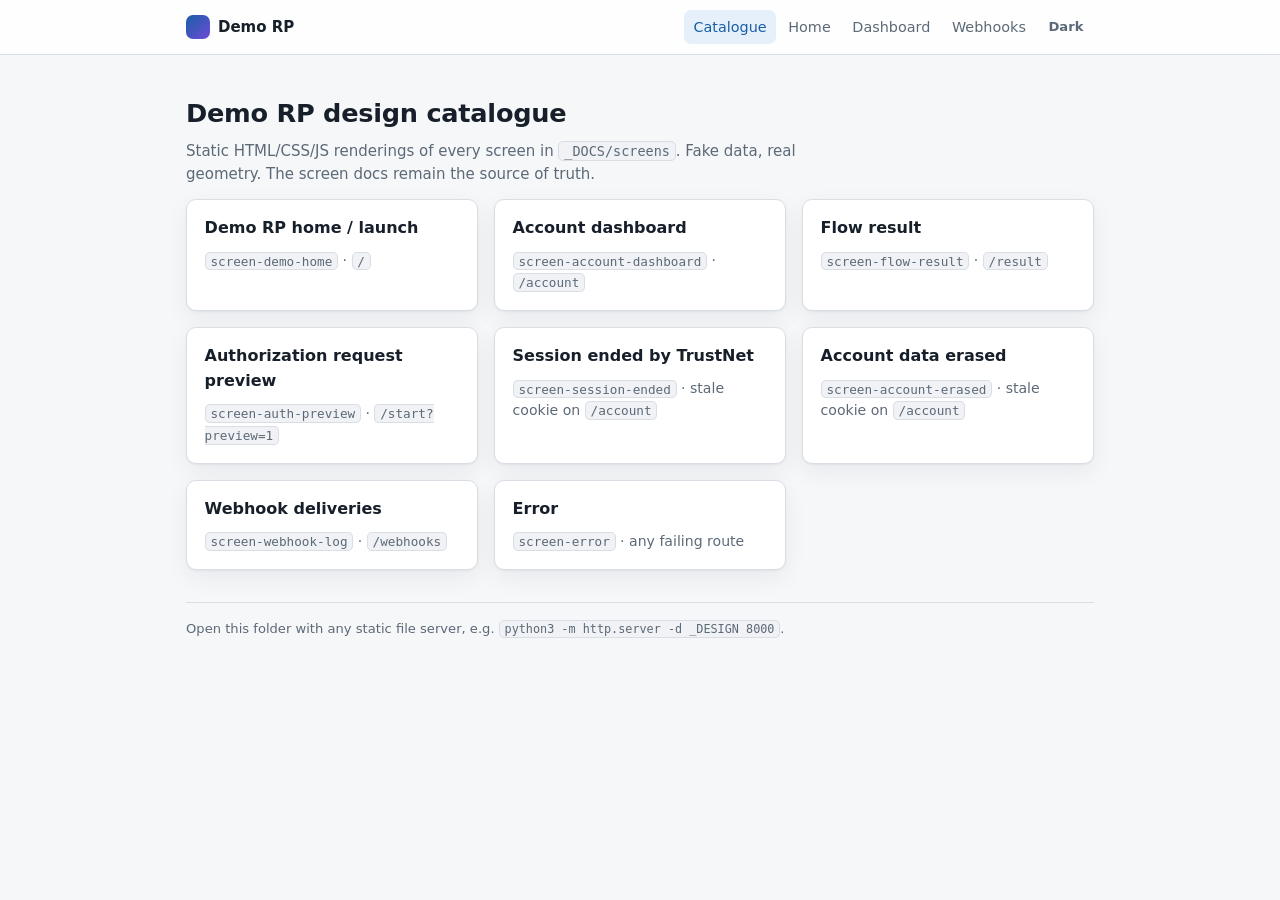
==== _DESIGN/index.html @ 82edc31d "new style and user dashboard" ====
<!doctype html>
<html lang="en" data-theme="light">
<head>
  <meta charset="utf-8">
  <meta name="viewport" content="width=device-width, initial-scale=1">
  <title>Demo RP — design catalogue</title>
  <link rel="stylesheet" href="styles.css">
  <script src="design.js" defer></script>
</head>
<body>
  <header class="topbar">
    <div class="topbar-inner">
      <a class="brand" href="index.html"><span class="brand-mark" aria-hidden="true"></span> Demo RP</a>
      <nav class="nav" aria-label="Catalogue">
        <a href="index.html" aria-current="page">Catalogue</a>
        <a href="screens/home.html">Home</a>
        <a href="screens/account-dashboard.html">Dashboard</a>
        <a href="screens/webhook-log.html">Webhooks</a>
        <button class="btn ghost small" type="button" data-theme-toggle>Dark</button>
      </nav>
    </div>
  </header>

  <main class="wrap">
    <section class="hero">
      <h1>Demo RP design catalogue</h1>
      <p>Static HTML/CSS/JS renderings of every screen in <code>_DOCS/screens</code>.
        Fake data, real geometry. The screen docs remain the source of truth.</p>
    </section>

    <div class="catalogue">
      <a class="card" href="screens/home.html">
        <h2>Demo RP home / launch</h2>
        <p class="muted"><code>screen-demo-home</code> · <code>/</code></p>
      </a>
      <a class="card" href="screens/account-dashboard.html">
        <h2>Account dashboard</h2>
        <p class="muted"><code>screen-account-dashboard</code> · <code>/account</code></p>
      </a>
      <a class="card" href="screens/flow-result.html">
        <h2>Flow result</h2>
        <p class="muted"><code>screen-flow-result</code> · <code>/result</code></p>
      </a>
      <a class="card" href="screens/auth-preview.html">
        <h2>Authorization request preview</h2>
        <p class="muted"><code>screen-auth-preview</code> · <code>/start?preview=1</code></p>
      </a>
      <a class="card" href="screens/session-ended.html">
        <h2>Session ended by TrustNet</h2>
        <p class="muted"><code>screen-session-ended</code> · stale cookie on <code>/account</code></p>
      </a>
      <a class="card" href="screens/account-erased.html">
        <h2>Account data erased</h2>
        <p class="muted"><code>screen-account-erased</code> · stale cookie on <code>/account</code></p>
      </a>
      <a class="card" href="screens/webhook-log.html">
        <h2>Webhook deliveries</h2>
        <p class="muted"><code>screen-webhook-log</code> · <code>/webhooks</code></p>
      </a>
      <a class="card" href="screens/error.html">
        <h2>Error</h2>
        <p class="muted"><code>screen-error</code> · any failing route</p>
      </a>
    </div>

    <p class="footer-note">Open this folder with any static file server, e.g.
      <code>python3 -m http.server -d _DESIGN 8000</code>.</p>
  </main>
</body>
</html>
---- _DESIGN/styles.css ----
:root {
  --bg: #f6f7f9;
  --surface: #ffffff;
  --surface-2: #f0f2f5;
  --border: #d9dee5;
  --text: #17202a;
  --muted: #5c6977;
  --accent: #185fa5;
  --accent-ink: #ffffff;
  --accent-soft: #e6f0fa;
  --ok: #1f7a4d;
  --ok-soft: #e5f4ec;
  --warn: #9a5b00;
  --warn-soft: #fdf0dc;
  --danger: #a12a2a;
  --danger-soft: #fbe8e8;
  --code-bg: #0f1720;
  --code-ink: #e6edf3;
  --radius: 10px;
  --shadow: 0 1px 2px rgba(16, 24, 40, 0.05), 0 8px 24px rgba(16, 24, 40, 0.06);
  --max: 940px;
}

[data-theme="dark"] {
  --bg: #0e141b;
  --surface: #161e27;
  --surface-2: #1d2731;
  --border: #2b3743;
  --text: #e8edf2;
  --muted: #9aa8b6;
  --accent: #6ea8e6;
  --accent-ink: #08131f;
  --accent-soft: #1b2c3f;
  --ok: #6fd3a0;
  --ok-soft: #183226;
  --warn: #f0c273;
  --warn-soft: #33280f;
  --danger: #f08a8a;
  --danger-soft: #3a1c1c;
  --code-bg: #070b10;
  --code-ink: #d7e1ea;
  --shadow: 0 1px 2px rgba(0, 0, 0, 0.4), 0 10px 30px rgba(0, 0, 0, 0.35);
}

* { box-sizing: border-box; }

html { color-scheme: light dark; }

body {
  margin: 0;
  background: var(--bg);
  color: var(--text);
  font: 15px/1.55 ui-sans-serif, system-ui, -apple-system, "Segoe UI", Roboto,
    "Helvetica Neue", Arial, sans-serif;
  -webkit-font-smoothing: antialiased;
}

a { color: var(--accent); text-underline-offset: 2px; }

h1 { font-size: 1.35rem; margin: 0 0 .35rem; letter-spacing: -.01em; }
h2 { font-size: 1rem; margin: 0 0 .6rem; }
h3 { font-size: .9rem; margin: 0 0 .4rem; }
p { margin: .4rem 0; }

.topbar {
  position: sticky;
  top: 0;
  z-index: 10;
  background: color-mix(in srgb, var(--surface) 88%, transparent);
  backdrop-filter: blur(8px);
  border-bottom: 1px solid var(--border);
}

.topbar-inner {
  max-width: var(--max);
  margin: 0 auto;
  padding: .65rem 1rem;
  display: flex;
  align-items: center;
  gap: 1rem;
}

.brand {
  display: inline-flex;
  align-items: center;
  gap: .5rem;
  font-weight: 700;
  color: var(--text);
  text-decoration: none;
  white-space: nowrap;
}

.brand-mark {
  width: 1.5rem;
  height: 1.5rem;
  border-radius: 7px;
  background: linear-gradient(135deg, var(--accent), #6f4bd8);
  display: inline-block;
}

.nav {
  display: flex;
  gap: .15rem;
  margin-left: auto;
  flex-wrap: wrap;
}

.nav a {
  color: var(--muted);
  text-decoration: none;
  padding: .35rem .6rem;
  border-radius: 7px;
  font-size: .9rem;
}

.nav a:hover, .nav a[aria-current="page"] {
  background: var(--accent-soft);
  color: var(--accent);
}

.wrap {
  max-width: var(--max);
  margin: 0 auto;
  padding: 1.4rem 1rem 4rem;
}

.page-head { margin: 0 0 1.2rem; }
.page-head .muted { max-width: 62ch; }

.muted { color: var(--muted); font-size: .88rem; }
.lede { max-width: 65ch; color: var(--muted); }
.hint { color: var(--muted); font-size: .82rem; margin: .1rem 0 .6rem; }
.mono { font-family: ui-monospace, SFMono-Regular, Menlo, Consolas, monospace; }
.nowrap { white-space: nowrap; }

.grid { display: grid; gap: 1rem; }
.grid.two { grid-template-columns: repeat(2, minmax(0, 1fr)); }
.grid.three { grid-template-columns: repeat(3, minmax(0, 1fr)); }

.card {
  background: var(--surface);
  border: 1px solid var(--border);
  border-radius: var(--radius);
  padding: 1rem 1.1rem;
  box-shadow: var(--shadow);
}
.card > :first-child { margin-top: 0; }
.card > :last-child { margin-bottom: 0; }

.card-head {
  display: flex;
  align-items: baseline;
  justify-content: space-between;
  gap: .75rem;
  margin-bottom: .6rem;
}
.card-head h2 { margin: 0; }

.kv { display: grid; grid-template-columns: max-content 1fr; gap: .35rem 1rem; }
.kv dt { color: var(--muted); font-size: .85rem; }
.kv dd { margin: 0; overflow-wrap: anywhere; }

.row { display: flex; gap: .6rem; align-items: center; flex-wrap: wrap; }
.spread { justify-content: space-between; }
.stack > * + * { margin-top: .75rem; }

.btn {
  display: inline-flex;
  align-items: center;
  justify-content: center;
  gap: .4rem;
  font: inherit;
  font-weight: 600;
  font-size: .9rem;
  padding: .5rem .9rem;
  border-radius: 8px;
  border: 1px solid transparent;
  background: var(--accent);
  color: var(--accent-ink);
  cursor: pointer;
  text-decoration: none;
}
.btn:hover { filter: brightness(1.07); }
.btn.secondary {
  background: var(--surface);
  color: var(--accent);
  border-color: var(--border);
}
.btn.secondary:hover { background: var(--accent-soft); }
.btn.ghost { background: transparent; color: var(--muted); border-color: transparent; }
.btn.small { padding: .3rem .6rem; font-size: .82rem; }
.btn.danger { background: var(--danger); color: #fff; }

.badge {
  display: inline-block;
  font-size: .72rem;
  font-weight: 700;
  letter-spacing: .02em;
  text-transform: uppercase;
  padding: .12rem .45rem;
  border-radius: 999px;
  background: var(--surface-2);
  color: var(--muted);
  border: 1px solid var(--border);
}
.badge.ok { background: var(--ok-soft); color: var(--ok); border-color: transparent; }
.badge.warn { background: var(--warn-soft); color: var(--warn); border-color: transparent; }
.badge.danger { background: var(--danger-soft); color: var(--danger); border-color: transparent; }
.badge.accent { background: var(--accent-soft); color: var(--accent); border-color: transparent; }

pre, .code {
  background: var(--code-bg);
  color: var(--code-ink);
  padding: .8rem .9rem;
  border-radius: 8px;
  overflow: auto;
  font: 12.5px/1.5 ui-monospace, SFMono-Regular, Menlo, Consolas, monospace;
  margin: .5rem 0 0;
}
code { font-family: ui-monospace, SFMono-Regular, Menlo, Consolas, monospace; font-size: .9em; }
:not(pre) > code {
  background: var(--surface-2);
  border: 1px solid var(--border);
  border-radius: 5px;
  padding: .05rem .3rem;
}

.notice {
  border-left: 3px solid var(--accent);
  background: var(--accent-soft);
  color: var(--text);
  padding: .6rem .8rem;
  border-radius: 0 7px 7px 0;
  font-size: .9rem;
}
.notice.warn { border-color: var(--warn); background: var(--warn-soft); }
.notice.danger { border-color: var(--danger); background: var(--danger-soft); }

fieldset {
  border: 1px solid var(--border);
  border-radius: var(--radius);
  padding: .75rem .9rem;
  margin: 0;
}
legend { font-size: .82rem; font-weight: 700; color: var(--muted); padding: 0 .35rem; }

.checks { display: grid; grid-template-columns: repeat(auto-fill, minmax(11rem, 1fr)); gap: .2rem .9rem; }
.check { display: flex; gap: .45rem; align-items: center; font-size: .88rem; }
.check input { width: auto; margin: 0; }

label { font-size: .85rem; font-weight: 600; }
textarea, input[type="text"] {
  width: 100%;
  padding: .55rem .65rem;
  border: 1px solid var(--border);
  border-radius: 8px;
  background: var(--surface);
  color: var(--text);
  font: inherit;
  font-size: .88rem;
  margin-top: .3rem;
}
textarea { resize: vertical; }
:focus-visible { outline: 2px solid var(--accent); outline-offset: 2px; }

.sr-only {
  position: absolute;
  width: 1px;
  height: 1px;
  padding: 0;
  margin: -1px;
  overflow: hidden;
  clip: rect(0, 0, 0, 0);
  white-space: nowrap;
  border: 0;
}

table { width: 100%; border-collapse: collapse; font-size: .85rem; }
th, td { text-align: left; padding: .5rem .4rem; border-bottom: 1px solid var(--border); vertical-align: top; }
th { color: var(--muted); font-size: .75rem; text-transform: uppercase; letter-spacing: .03em; }
tbody tr:last-child td { border-bottom: 0; }

.empty {
  text-align: center;
  color: var(--muted);
  padding: 2rem 1rem;
  border: 1px dashed var(--border);
  border-radius: var(--radius);
}

.catalogue { display: grid; grid-template-columns: repeat(auto-fill, minmax(250px, 1fr)); gap: 1rem; }
.catalogue .card h2 { font-size: 1rem; }
.catalogue .card p { margin: 0; }
.catalogue a.card { color: inherit; text-decoration: none; display: block; }
.catalogue a.card:hover { border-color: var(--accent); }

.hero { padding: 1rem 0 .4rem; }
.hero h1 { font-size: 1.6rem; }
.hero p { max-width: 65ch; color: var(--muted); }

.avatar {
  width: 2.2rem;
  height: 2.2rem;
  border-radius: 50%;
  background: linear-gradient(135deg, var(--accent), #6f4bd8);
  color: #fff;
  display: inline-flex;
  align-items: center;
  justify-content: center;
  font-weight: 700;
  font-size: .9rem;
}

.dl-inline { display: flex; flex-wrap: wrap; gap: .4rem; }
.pill {
  display: inline-block;
  background: var(--surface-2);
  border: 1px solid var(--border);
  border-radius: 999px;
  padding: .1rem .5rem;
  font-size: .78rem;
}

.footer-note {
  margin-top: 2rem;
  padding-top: 1rem;
  border-top: 1px solid var(--border);
  color: var(--muted);
  font-size: .82rem;
}

/* Home screen — indigo workbench */

.home-shell {
  --hp-accent: #4f46e5;
  --hp-accent-2: #6366f1;
  --hp-accent-3: #8b5cf6;
  --hp-accent-soft: #eef2ff;
  --hp-accent-border: #c7d2fe;
  --hp-accent-ink: #312e81;
  --hp-card: #ffffff;
  --hp-soft: #f8fafc;
  --hp-page: #f8fafc;
  --hp-border: #e2e8f0;
  --hp-border-strong: #cbd5e1;
  --hp-text: #0f172a;
  --hp-muted: #64748b;
  --hp-code-bg: #020617;
  --hp-code-bar: #0f172a;
  --hp-code-border: #1e293b;
  --hp-code-text: #c7d2fe;
  --hp-shadow: 0 1px 2px rgba(15, 23, 42, .04), 0 12px 32px -14px rgba(79, 70, 229, .28);
  --hp-radius: 16px;
  background:
    radial-gradient(38rem 30rem at 82% -6%, color-mix(in srgb, var(--hp-accent-2) 18%, transparent), transparent 70%),
    radial-gradient(34rem 26rem at -8% 38%, color-mix(in srgb, var(--hp-accent-3) 14%, transparent), transparent 70%),
    radial-gradient(30rem 24rem at 92% 92%, color-mix(in srgb, #0ea5e9 12%, transparent), transparent 70%),
    var(--hp-page);
  background-attachment: fixed;
}

[data-theme="dark"] .home-shell {
  --hp-accent: #818cf8;
  --hp-accent-2: #a5b4fc;
  --hp-accent-3: #c4b5fd;
  --hp-accent-soft: #1e1b4b;
  --hp-accent-border: #3730a3;
  --hp-accent-ink: #e0e7ff;
  --hp-card: #111827;
  --hp-soft: #0f172a;
  --hp-page: #0b1220;
  --hp-border: #263244;
  --hp-border-strong: #37465a;
  --hp-text: #e8edf2;
  --hp-muted: #94a3b8;
  --hp-shadow: 0 1px 2px rgba(0, 0, 0, .45), 0 18px 42px -18px rgba(0, 0, 0, .7);
}

.home-shell .topbar {
  background: color-mix(in srgb, var(--hp-card) 84%, transparent);
  border-bottom-color: var(--hp-border);
}
.home-shell .topbar-inner,
.home-shell .wrap { max-width: 980px; }
.home-shell .brand { color: var(--hp-text); }
.home-shell .brand-mark {
  background: linear-gradient(135deg, var(--hp-accent), var(--hp-accent-3));
  box-shadow: 0 6px 16px -4px color-mix(in srgb, var(--hp-accent) 55%, transparent);
}
.home-shell .nav a { color: var(--hp-muted); }
.home-shell .nav a:hover { background: var(--hp-soft); color: var(--hp-text); }
.home-shell .nav a[aria-current="page"] {
  background: var(--hp-accent-soft);
  color: var(--hp-accent);
  border: 1px solid var(--hp-accent-border);
}
.home-shell .btn.ghost { color: var(--hp-muted); }
.home-shell .btn.ghost:hover { background: var(--hp-soft); color: var(--hp-text); }

.home-page { padding-top: 2.4rem; }
.home-page .page-head { margin-bottom: 2rem; }
.home-page .eyebrow {
  display: flex;
  align-items: center;
  gap: .55rem;
  margin: 0 0 .55rem;
  color: var(--hp-accent);
  font: 600 .72rem/1.3 ui-monospace, SFMono-Regular, Menlo, Consolas, monospace;
  letter-spacing: .09em;
  text-transform: uppercase;
}
.home-page .eyebrow::before {
  content: "";
  width: .5rem;
  height: .5rem;
  border-radius: 50%;
  background: #10b981;
  box-shadow: 0 0 0 4px color-mix(in srgb, #10b981 20%, transparent);
}
.home-page h1 {
  margin: 0 0 .65rem;
  font-size: 2rem;
  font-weight: 800;
  letter-spacing: -.03em;
  color: var(--hp-text);
}
.home-page .lede {
  max-width: 760px;
  margin: 0 0 1rem;
  color: var(--hp-muted);
  font-size: .95rem;
  line-height: 1.65;
}

.home-page .meta-pills {
  display: flex;
  flex-wrap: wrap;
  align-items: center;
  gap: .5rem;
  margin: 0 0 1rem;
  padding: .75rem;
  background: var(--hp-card);
  border: 1px solid var(--hp-border);
  border-radius: 12px;
  box-shadow: 0 1px 2px rgba(15, 23, 42, .04);
}
.home-page .meta-pill {
  display: inline-flex;
  align-items: center;
  gap: .45rem;
  padding: .28rem .6rem;
  background: var(--hp-soft);
  border: 1px solid var(--hp-border);
  border-radius: 7px;
}
.home-page .meta-label { color: var(--hp-muted); font-weight: 600; font-size: .72rem; }
.home-page .meta-pill code {
  padding: 0;
  border: 0;
  background: transparent;
  color: var(--hp-accent-ink);
  font-size: .72rem;
}
.home-page .meta-sep { color: var(--hp-border-strong); }

.home-page .notice {
  display: flex;
  align-items: center;
  gap: .7rem;
  margin: 0;
  padding: .8rem 1rem;
  border: 1px solid var(--hp-accent-border);
  background: linear-gradient(90deg, var(--hp-accent-soft), var(--hp-soft) 60%, var(--hp-accent-soft));
  color: var(--hp-text);
  border-radius: 12px;
  font-size: .86rem;
}
.home-page .notice-icon {
  flex: 0 0 auto;
  display: inline-flex;
  align-items: center;
  justify-content: center;
  width: 1.6rem;
  height: 1.6rem;
  border-radius: 8px;
  background: var(--hp-accent);
  color: #fff;
  font: 700 .8rem/1 ui-serif, Georgia, serif;
}

.home-page .panel {
  position: relative;
  background: var(--hp-card);
  border: 1px solid var(--hp-border);
  border-radius: var(--hp-radius);
  padding: 1.15rem 1.35rem 1.3rem;
  box-shadow: var(--hp-shadow);
  transition: border-color .2s ease;
}
.home-page .panel:hover { border-color: var(--hp-border-strong); }
.home-page .panel-head {
  display: flex;
  align-items: center;
  justify-content: space-between;
  gap: 1rem;
  margin: 0 0 .55rem;
  padding: 0 0 .7rem;
  border-bottom: 1px solid var(--hp-border);
}
.home-page .panel-title {
  display: flex;
  align-items: center;
  gap: .55rem;
  font-size: .76rem;
  font-weight: 800;
  letter-spacing: .09em;
  text-transform: uppercase;
  color: var(--hp-text);
}
.home-page .panel-title::before {
  content: "";
  width: .28rem;
  height: 1rem;
  border-radius: 999px;
  background: var(--hp-accent);
}
.home-page .panel-badge,
.home-page .panel-meta {
  font: 500 .68rem/1 ui-monospace, SFMono-Regular, Menlo, Consolas, monospace;
}
.home-page .panel-badge {
  padding: .28rem .45rem;
  border-radius: 6px;
  background: var(--hp-accent-soft);
  border: 1px solid var(--hp-accent-border);
  color: var(--hp-accent);
}
.home-page .panel-meta { color: var(--hp-muted); }
.home-page .hint { margin: .1rem 0 .9rem; color: var(--hp-muted); font-size: .8rem; }

.home-page .tile {
  display: flex;
  align-items: center;
  gap: .6rem;
  padding: .6rem .7rem;
  border: 1px solid var(--hp-border);
  border-radius: 9px;
  background: var(--hp-soft);
  color: var(--hp-text);
  font-family: ui-monospace, SFMono-Regular, Menlo, Consolas, monospace;
  font-size: .76rem;
  font-weight: 500;
  cursor: pointer;
  transition: background-color .15s ease, border-color .15s ease, color .15s ease;
}
.home-page .tile:hover {
  border-color: var(--hp-accent-border);
  background: color-mix(in srgb, var(--hp-accent-soft) 55%, var(--hp-card));
}
.home-page .tile:has(input:checked) {
  border-color: var(--hp-accent-border);
  background: color-mix(in srgb, var(--hp-accent-soft) 78%, var(--hp-card));
  color: var(--hp-accent-ink);
  font-weight: 600;
}
.home-page .tile input[type="checkbox"] {
  appearance: none;
  -webkit-appearance: none;
  flex: 0 0 auto;
  display: inline-grid;
  place-content: center;
  width: 1rem;
  height: 1rem;
  margin: 0;
  border: 1.5px solid var(--hp-border-strong);
  border-radius: 4px;
  background: var(--hp-card);
  cursor: pointer;
  transition: background-color .15s ease, border-color .15s ease;
}
.home-page .tile input[type="checkbox"]::before {
  content: "";
  width: .55rem;
  height: .55rem;
  transform: scale(0);
  transition: transform .12s ease-in-out;
  clip-path: polygon(14% 44%, 0 65%, 50% 100%, 100% 16%, 80% 0%, 43% 62%);
  background: #fff;
}
.home-page .tile input[type="checkbox"]:checked {
  background: var(--hp-accent);
  border-color: var(--hp-accent);
}
.home-page .tile input[type="checkbox"]:checked::before { transform: scale(1); }
.home-page .tile input[type="checkbox"]:focus-visible {
  outline: 2px solid var(--hp-accent);
  outline-offset: 2px;
}
.home-page .tile > span { min-width: 0; overflow-wrap: anywhere; }
.home-page .claim-grid { grid-template-columns: repeat(4, minmax(0, 1fr)); gap: .6rem; }
.home-page .req {
  flex: 0 0 auto;
  font-family: ui-sans-serif, system-ui, sans-serif;
  font-size: .56rem;
  font-weight: 800;
  letter-spacing: .05em;
  text-transform: uppercase;
  color: var(--hp-accent);
  background: color-mix(in srgb, var(--hp-accent) 14%, transparent);
  padding: .22rem .35rem;
  border-radius: 4px;
}

.home-page .code-card {
  background: var(--hp-card);
  border: 1px solid var(--hp-border);
  border-radius: var(--hp-radius);
  padding: 1.15rem 1.35rem 1.3rem;
  box-shadow: var(--hp-shadow);
}
.home-page .code-card-head {
  display: flex;
  align-items: flex-start;
  justify-content: space-between;
  gap: 1rem;
  margin-bottom: .75rem;
}
.home-page .code-card-head label {
  display: flex;
  flex-wrap: wrap;
  align-items: center;
  gap: .35rem;
  margin: 0;
  color: var(--hp-text);
  font-size: .8rem;
  font-weight: 600;
}
.home-page .code-card-head code {
  padding: .12rem .35rem;
  border-radius: 5px;
  background: var(--hp-accent-soft);
  border: 1px solid var(--hp-accent-border);
  color: var(--hp-accent);
  font-size: .7rem;
}
.home-page .code-card-head .panel-meta { position: static; flex: 0 0 auto; }
.home-page .code-window {
  overflow: hidden;
  border: 1px solid var(--hp-code-border);
  border-radius: 12px;
  background: var(--hp-code-bg);
}
.home-page .code-window-bar {
  display: flex;
  align-items: center;
  justify-content: space-between;
  gap: 1rem;
  padding: .45rem .85rem;
  background: var(--hp-code-bar);
  border-bottom: 1px solid var(--hp-code-border);
  color: #94a3b8;
  font: 500 .68rem/1.2 ui-monospace, SFMono-Regular, Menlo, Consolas, monospace;
}
.home-page .code-dots { display: inline-flex; align-items: center; gap: .32rem; }
.home-page .code-dots i { width: .52rem; height: .52rem; border-radius: 50%; display: inline-block; }
.home-page .code-dots .dot-red { background: #fb7185; }
.home-page .code-dots .dot-amber { background: #fbbf24; }
.home-page .code-dots .dot-green { background: #34d399; }
.home-page .code-file { margin-left: .45rem; color: #cbd5e1; }
.home-page .code-enc { color: #64748b; }
.home-page .code-body { display: flex; align-items: stretch; }
.home-page .code-gutter {
  display: flex;
  flex-direction: column;
  gap: .22rem;
  min-width: 2.2rem;
  padding: .75rem .5rem;
  border-right: 1px solid var(--hp-code-border);
  background: color-mix(in srgb, var(--hp-code-bar) 55%, transparent);
  color: #475569;
  font: 400 .72rem/1.2 ui-monospace, SFMono-Regular, Menlo, Consolas, monospace;
  text-align: right;
  user-select: none;
}
.home-page .code-body textarea {
  flex: 1;
  min-height: 6rem;
  margin: 0;
  padding: .75rem .8rem;
  border: 0;
  border-radius: 0;
  background: transparent;
  color: var(--hp-code-text);
  font: 400 .75rem/1.5 ui-monospace, SFMono-Regular, Menlo, Consolas, monospace;
  resize: vertical;
}
.home-page .code-body textarea::placeholder { color: #64748b; }
.home-page .code-body textarea:focus-visible { outline: 2px solid var(--hp-accent); outline-offset: -2px; }

.home-page .actions { display: flex; flex-wrap: wrap; gap: .7rem; padding-top: .2rem; }
.home-page .btn.btn-lg { padding: .68rem 1.35rem; border-radius: 12px; font-size: .86rem; }
.home-page .btn.btn-primary {
  background: linear-gradient(135deg, var(--hp-accent), var(--hp-accent-2) 55%, var(--hp-accent-3));
  color: #fff;
  border-color: transparent;
  box-shadow: 0 10px 22px -8px color-mix(in srgb, var(--hp-accent) 65%, transparent);
  transition: transform .15s ease, filter .15s ease, box-shadow .15s ease;
}
.home-page .btn.btn-primary:hover { filter: brightness(1.06); transform: translateY(-1px); }
.home-page .btn.btn-primary:active { transform: translateY(0); }
[data-theme="dark"] .home-page .btn.btn-primary {
  background: linear-gradient(135deg, #4f46e5, #6366f1 55%, #7c3aed);
  box-shadow: 0 10px 24px -10px rgba(79, 70, 229, .85);
}
.home-page .btn.secondary.btn-lg {
  background: var(--hp-card);
  color: var(--hp-text);
  border: 1px solid var(--hp-border-strong);
  box-shadow: 0 1px 2px rgba(15, 23, 42, .05);
}
.home-page .btn.secondary.btn-lg:hover {
  background: var(--hp-soft);
  color: var(--hp-accent);
  border-color: var(--hp-accent-border);
}
.home-page .btn svg { width: 1.05rem; height: 1.05rem; flex: 0 0 auto; }

.home-page .footer-note {
  margin-top: 2.6rem;
  padding-top: 1.3rem;
  border-top: 1px solid var(--hp-border);
  color: var(--hp-muted);
  font-size: .8rem;
}
.home-page .footer-note a { color: var(--hp-accent); font-weight: 600; text-decoration: none; }
.home-page .footer-note a:hover { text-decoration: underline; }

@media (max-width: 720px) {
  .grid.two, .grid.three { grid-template-columns: 1fr; }
  .topbar-inner { flex-wrap: wrap; }
  .nav { margin-left: 0; width: 100%; }
  .home-page h1 { font-size: 1.7rem; }
  .home-page .claim-grid { grid-template-columns: repeat(2, minmax(0, 1fr)); }
  .home-page .panel-head { flex-wrap: wrap; }
  .home-page .code-card-head { flex-direction: column; }
}

@media (max-width: 400px) {
  .home-page .claim-grid { grid-template-columns: 1fr; }
}
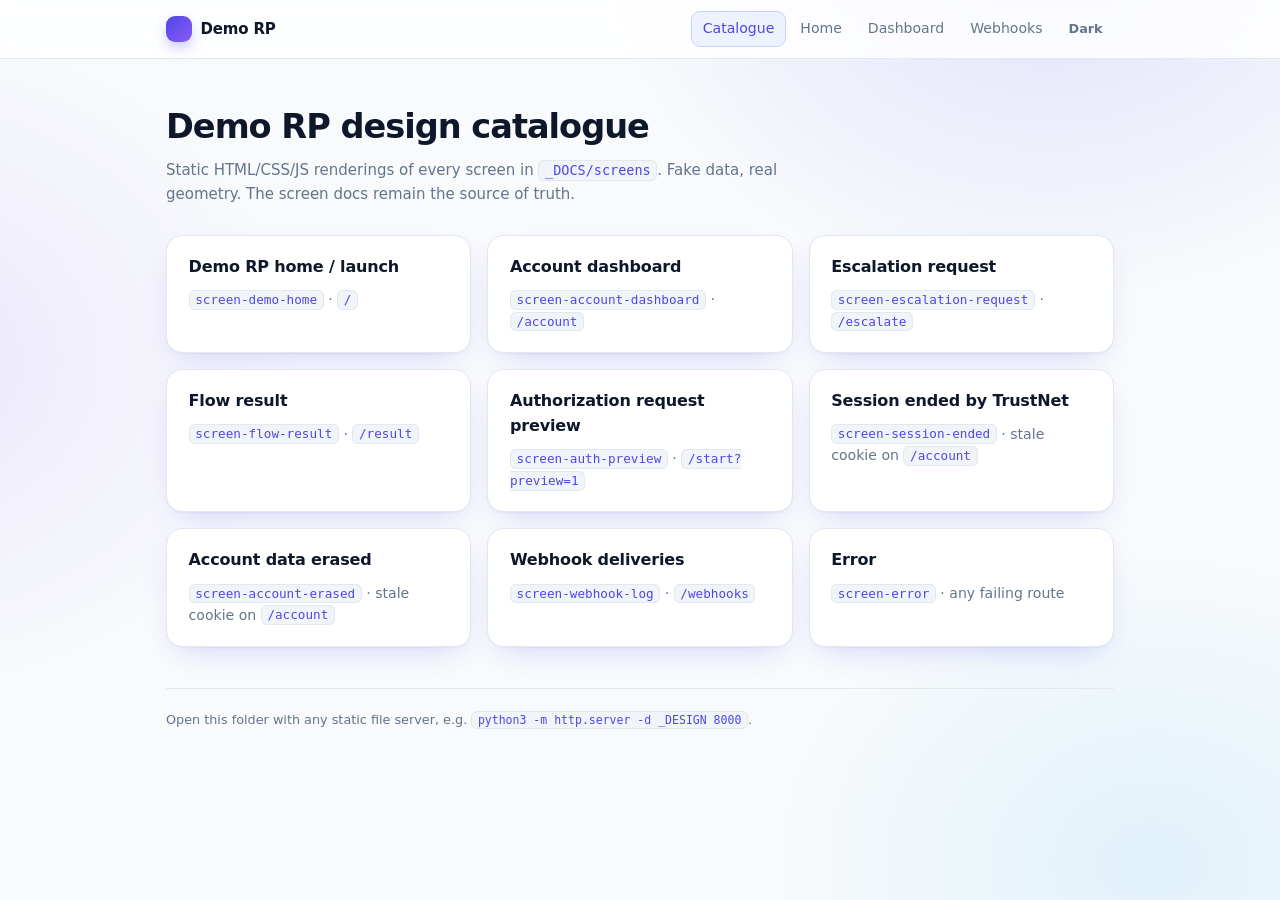
==== commit 990c4150: "rp escalation" ====
--- a/_DESIGN/index.html
+++ b/_DESIGN/index.html
@@ -37,6 +37,10 @@
         <h2>Account dashboard</h2>
         <p class="muted"><code>screen-account-dashboard</code> · <code>/account</code></p>
       </a>
+      <a class="card" href="screens/escalation-request.html">
+        <h2>Escalation request</h2>
+        <p class="muted"><code>screen-escalation-request</code> · <code>/escalate</code></p>
+      </a>
       <a class="card" href="screens/flow-result.html">
         <h2>Flow result</h2>
         <p class="muted"><code>screen-flow-result</code> · <code>/result</code></p>
--- a/_DESIGN/styles.css
+++ b/_DESIGN/styles.css
@@ -1,80 +1,110 @@
 :root {
-  --bg: #f6f7f9;
+  --bg: #f8fafc;
   --surface: #ffffff;
-  --surface-2: #f0f2f5;
-  --border: #d9dee5;
-  --text: #17202a;
-  --muted: #5c6977;
-  --accent: #185fa5;
+  --surface-2: #f1f5f9;
+  --border: #e2e8f0;
+  --border-strong: #cbd5e1;
+  --text: #0f172a;
+  --muted: #64748b;
+  --accent: #4f46e5;
+  --accent-2: #6366f1;
+  --accent-3: #8b5cf6;
+  --accent-soft: #eef2ff;
+  --accent-border: #c7d2fe;
+  --accent-deep: #312e81;
+  --accent-text: #4f46e5;
   --accent-ink: #ffffff;
-  --accent-soft: #e6f0fa;
-  --ok: #1f7a4d;
-  --ok-soft: #e5f4ec;
-  --warn: #9a5b00;
-  --warn-soft: #fdf0dc;
-  --danger: #a12a2a;
-  --danger-soft: #fbe8e8;
-  --code-bg: #0f1720;
-  --code-ink: #e6edf3;
-  --radius: 10px;
-  --shadow: 0 1px 2px rgba(16, 24, 40, 0.05), 0 8px 24px rgba(16, 24, 40, 0.06);
-  --max: 940px;
+  --ok: #059669;
+  --ok-soft: #ecfdf5;
+  --warn: #b45309;
+  --warn-soft: #fffbeb;
+  --danger: #dc2626;
+  --danger-soft: #fef2f2;
+  --code-bg: #020617;
+  --code-bar: #0f172a;
+  --code-border: #1e293b;
+  --code-ink: #c7d2fe;
+  --btn-bg: linear-gradient(135deg, #4f46e5, #6366f1 55%, #8b5cf6);
+  --btn-ink: #ffffff;
+  --btn-shadow: 0 10px 22px -10px rgba(79, 70, 229, .7);
+  --radius: 16px;
+  --radius-sm: 9px;
+  --shadow: 0 1px 2px rgba(15, 23, 42, .04), 0 12px 32px -14px rgba(79, 70, 229, .28);
+  --max: 980px;
 }
 
 [data-theme="dark"] {
-  --bg: #0e141b;
-  --surface: #161e27;
-  --surface-2: #1d2731;
-  --border: #2b3743;
+  --bg: #0b1220;
+  --surface: #111827;
+  --surface-2: #0f172a;
+  --border: #263244;
+  --border-strong: #37465a;
   --text: #e8edf2;
-  --muted: #9aa8b6;
-  --accent: #6ea8e6;
-  --accent-ink: #08131f;
-  --accent-soft: #1b2c3f;
+  --muted: #94a3b8;
+  --accent: #818cf8;
+  --accent-2: #a5b4fc;
+  --accent-3: #c4b5fd;
+  --accent-soft: #1e1b4b;
+  --accent-border: #3730a3;
+  --accent-deep: #e0e7ff;
+  --accent-text: #a5b4fc;
+  --accent-ink: #0b1220;
   --ok: #6fd3a0;
   --ok-soft: #183226;
   --warn: #f0c273;
   --warn-soft: #33280f;
   --danger: #f08a8a;
   --danger-soft: #3a1c1c;
-  --code-bg: #070b10;
-  --code-ink: #d7e1ea;
-  --shadow: 0 1px 2px rgba(0, 0, 0, 0.4), 0 10px 30px rgba(0, 0, 0, 0.35);
+  --code-bg: #020617;
+  --code-bar: #0b1220;
+  --code-border: #1e293b;
+  --code-ink: #c7d2fe;
+  --btn-bg: linear-gradient(135deg, #4f46e5, #6366f1 55%, #7c3aed);
+  --btn-ink: #ffffff;
+  --btn-shadow: 0 10px 24px -10px rgba(79, 70, 229, .85);
+  --shadow: 0 1px 2px rgba(0, 0, 0, .45), 0 18px 42px -18px rgba(0, 0, 0, .7);
 }
 
 * { box-sizing: border-box; }
+
+[hidden] { display: none !important; }
 
 html { color-scheme: light dark; }
 
 body {
   margin: 0;
-  background: var(--bg);
+  background:
+    radial-gradient(40rem 32rem at 82% -6%, color-mix(in srgb, var(--accent-2) 16%, transparent), transparent 70%),
+    radial-gradient(36rem 30rem at -8% 40%, color-mix(in srgb, var(--accent-3) 12%, transparent), transparent 70%),
+    radial-gradient(34rem 28rem at 90% 96%, color-mix(in srgb, #0ea5e9 10%, transparent), transparent 70%),
+    var(--bg);
+  background-attachment: fixed;
   color: var(--text);
   font: 15px/1.55 ui-sans-serif, system-ui, -apple-system, "Segoe UI", Roboto,
     "Helvetica Neue", Arial, sans-serif;
   -webkit-font-smoothing: antialiased;
 }
 
-a { color: var(--accent); text-underline-offset: 2px; }
-
-h1 { font-size: 1.35rem; margin: 0 0 .35rem; letter-spacing: -.01em; }
-h2 { font-size: 1rem; margin: 0 0 .6rem; }
-h3 { font-size: .9rem; margin: 0 0 .4rem; }
+a { color: var(--accent-text); text-underline-offset: 2px; }
+
+h1 { font-size: 1.55rem; margin: 0 0 .4rem; letter-spacing: -.02em; }
+h2 { font-size: 1.02rem; margin: 0 0 .6rem; letter-spacing: -.01em; }
+h3 { font-size: .92rem; margin: 0 0 .4rem; }
 p { margin: .4rem 0; }
 
 .topbar {
   position: sticky;
   top: 0;
   z-index: 10;
-  background: color-mix(in srgb, var(--surface) 88%, transparent);
-  backdrop-filter: blur(8px);
+  background: color-mix(in srgb, var(--surface) 84%, transparent);
+  backdrop-filter: blur(10px);
   border-bottom: 1px solid var(--border);
 }
 
 .topbar-inner {
   max-width: var(--max);
   margin: 0 auto;
-  padding: .65rem 1rem;
+  padding: .7rem 1rem;
   display: flex;
   align-items: center;
   gap: 1rem;
@@ -83,24 +113,26 @@
 .brand {
   display: inline-flex;
   align-items: center;
-  gap: .5rem;
-  font-weight: 700;
+  gap: .55rem;
+  font-weight: 800;
+  letter-spacing: -.01em;
   color: var(--text);
   text-decoration: none;
   white-space: nowrap;
 }
 
 .brand-mark {
-  width: 1.5rem;
-  height: 1.5rem;
-  border-radius: 7px;
-  background: linear-gradient(135deg, var(--accent), #6f4bd8);
+  width: 1.6rem;
+  height: 1.6rem;
+  border-radius: 9px;
+  background: linear-gradient(135deg, var(--accent), var(--accent-3));
+  box-shadow: 0 6px 16px -4px color-mix(in srgb, var(--accent) 55%, transparent);
   display: inline-block;
 }
 
 .nav {
   display: flex;
-  gap: .15rem;
+  gap: .2rem;
   margin-left: auto;
   flex-wrap: wrap;
 }
@@ -108,28 +140,39 @@
 .nav a {
   color: var(--muted);
   text-decoration: none;
-  padding: .35rem .6rem;
-  border-radius: 7px;
-  font-size: .9rem;
-}
-
-.nav a:hover, .nav a[aria-current="page"] {
+  padding: .38rem .65rem;
+  border: 1px solid transparent;
+  border-radius: var(--radius-sm);
+  font-size: .88rem;
+  font-weight: 500;
+}
+
+.nav a:hover {
+  background: var(--surface-2);
+  color: var(--text);
+}
+
+.nav a[aria-current="page"] {
   background: var(--accent-soft);
-  color: var(--accent);
+  color: var(--accent-text);
+  border-color: var(--accent-border);
 }
 
 .wrap {
   max-width: var(--max);
   margin: 0 auto;
-  padding: 1.4rem 1rem 4rem;
-}
-
-.page-head { margin: 0 0 1.2rem; }
-.page-head .muted { max-width: 62ch; }
+  padding: 2.2rem 1rem 4rem;
+}
+
+.page-head { margin: 0 0 1.6rem; }
+.page-head h1 { font-size: 1.9rem; font-weight: 800; letter-spacing: -.03em; }
+.page-head .muted { max-width: 72ch; }
+
+.hero { padding: .4rem 0 1.4rem; }
+.hero h1 { font-size: 2.1rem; font-weight: 800; letter-spacing: -.03em; }
+.hero p { max-width: 65ch; color: var(--muted); }
 
 .muted { color: var(--muted); font-size: .88rem; }
-.lede { max-width: 65ch; color: var(--muted); }
-.hint { color: var(--muted); font-size: .82rem; margin: .1rem 0 .6rem; }
 .mono { font-family: ui-monospace, SFMono-Regular, Menlo, Consolas, monospace; }
 .nowrap { white-space: nowrap; }
 
@@ -141,9 +184,11 @@
   background: var(--surface);
   border: 1px solid var(--border);
   border-radius: var(--radius);
-  padding: 1rem 1.1rem;
+  padding: 1.2rem 1.35rem;
   box-shadow: var(--shadow);
-}
+  transition: border-color .2s ease;
+}
+.card:hover { border-color: var(--border-strong); }
 .card > :first-child { margin-top: 0; }
 .card > :last-child { margin-bottom: 0; }
 
@@ -152,12 +197,14 @@
   align-items: baseline;
   justify-content: space-between;
   gap: .75rem;
-  margin-bottom: .6rem;
+  margin-bottom: .8rem;
+  padding-bottom: .6rem;
+  border-bottom: 1px solid var(--border);
 }
 .card-head h2 { margin: 0; }
 
-.kv { display: grid; grid-template-columns: max-content 1fr; gap: .35rem 1rem; }
-.kv dt { color: var(--muted); font-size: .85rem; }
+.kv { display: grid; grid-template-columns: max-content 1fr; gap: .4rem 1rem; }
+.kv dt { color: var(--muted); font-size: .84rem; }
 .kv dd { margin: 0; overflow-wrap: anywhere; }
 
 .row { display: flex; gap: .6rem; align-items: center; flex-wrap: wrap; }
@@ -168,36 +215,53 @@
   display: inline-flex;
   align-items: center;
   justify-content: center;
-  gap: .4rem;
+  gap: .45rem;
   font: inherit;
   font-weight: 600;
   font-size: .9rem;
-  padding: .5rem .9rem;
-  border-radius: 8px;
+  padding: .55rem 1rem;
+  border-radius: 11px;
   border: 1px solid transparent;
-  background: var(--accent);
-  color: var(--accent-ink);
+  background: var(--btn-bg);
+  color: var(--btn-ink);
   cursor: pointer;
   text-decoration: none;
-}
-.btn:hover { filter: brightness(1.07); }
+  box-shadow: var(--btn-shadow);
+  transition: transform .15s ease, filter .15s ease, box-shadow .15s ease,
+    background-color .15s ease, border-color .15s ease;
+}
+.btn:hover { filter: brightness(1.06); transform: translateY(-1px); }
+.btn:active { transform: translateY(0); }
 .btn.secondary {
   background: var(--surface);
-  color: var(--accent);
-  border-color: var(--border);
-}
-.btn.secondary:hover { background: var(--accent-soft); }
-.btn.ghost { background: transparent; color: var(--muted); border-color: transparent; }
-.btn.small { padding: .3rem .6rem; font-size: .82rem; }
-.btn.danger { background: var(--danger); color: #fff; }
+  color: var(--accent-text);
+  border-color: var(--border-strong);
+  box-shadow: 0 1px 2px rgba(15, 23, 42, .05);
+}
+.btn.secondary:hover {
+  background: var(--accent-soft);
+  color: var(--accent-text);
+  border-color: var(--accent-border);
+}
+.btn.ghost {
+  background: transparent;
+  color: var(--muted);
+  border-color: transparent;
+  box-shadow: none;
+}
+.btn.ghost:hover { background: var(--surface-2); color: var(--text); }
+.btn.small { padding: .34rem .65rem; font-size: .8rem; border-radius: 9px; }
+.btn.danger { background: var(--danger); color: #fff; box-shadow: none; }
+.btn-lg { padding: .7rem 1.4rem; border-radius: 12px; font-size: .88rem; }
+.btn svg { width: 1.05rem; height: 1.05rem; flex: 0 0 auto; }
 
 .badge {
   display: inline-block;
-  font-size: .72rem;
+  font-size: .7rem;
   font-weight: 700;
-  letter-spacing: .02em;
+  letter-spacing: .04em;
   text-transform: uppercase;
-  padding: .12rem .45rem;
+  padding: .15rem .5rem;
   border-radius: 999px;
   background: var(--surface-2);
   color: var(--muted);
@@ -206,54 +270,77 @@
 .badge.ok { background: var(--ok-soft); color: var(--ok); border-color: transparent; }
 .badge.warn { background: var(--warn-soft); color: var(--warn); border-color: transparent; }
 .badge.danger { background: var(--danger-soft); color: var(--danger); border-color: transparent; }
-.badge.accent { background: var(--accent-soft); color: var(--accent); border-color: transparent; }
+.badge.accent { background: var(--accent-soft); color: var(--accent-text); border-color: transparent; }
 
 pre, .code {
   background: var(--code-bg);
   color: var(--code-ink);
-  padding: .8rem .9rem;
-  border-radius: 8px;
+  padding: .9rem 1rem;
+  border-radius: 12px;
+  border: 1px solid var(--code-border);
   overflow: auto;
-  font: 12.5px/1.5 ui-monospace, SFMono-Regular, Menlo, Consolas, monospace;
-  margin: .5rem 0 0;
+  font: 12.5px/1.55 ui-monospace, SFMono-Regular, Menlo, Consolas, monospace;
+  margin: .6rem 0 0;
 }
 code { font-family: ui-monospace, SFMono-Regular, Menlo, Consolas, monospace; font-size: .9em; }
 :not(pre) > code {
   background: var(--surface-2);
   border: 1px solid var(--border);
-  border-radius: 5px;
-  padding: .05rem .3rem;
+  border-radius: 6px;
+  padding: .08rem .35rem;
+  color: var(--accent-text);
 }
 
 .notice {
-  border-left: 3px solid var(--accent);
-  background: var(--accent-soft);
-  color: var(--text);
-  padding: .6rem .8rem;
-  border-radius: 0 7px 7px 0;
-  font-size: .9rem;
-}
-.notice.warn { border-color: var(--warn); background: var(--warn-soft); }
-.notice.danger { border-color: var(--danger); background: var(--danger-soft); }
+  display: flex;
+  align-items: center;
+  flex-wrap: wrap;
+  gap: .7rem;
+  border: 1px solid var(--accent-border);
+  background: linear-gradient(90deg, var(--accent-soft), var(--surface-2) 60%, var(--accent-soft));
+  color: var(--text);
+  padding: .8rem 1rem;
+  border-radius: 12px;
+  font-size: .88rem;
+  box-shadow: 0 1px 2px rgba(15, 23, 42, .04);
+}
+.notice.warn {
+  border-color: color-mix(in srgb, var(--warn) 45%, transparent);
+  background: var(--warn-soft);
+}
+.notice.danger {
+  border-color: color-mix(in srgb, var(--danger) 45%, transparent);
+  background: var(--danger-soft);
+}
 
 fieldset {
   border: 1px solid var(--border);
   border-radius: var(--radius);
-  padding: .75rem .9rem;
+  padding: 1.1rem 1.25rem 1.2rem;
   margin: 0;
-}
-legend { font-size: .82rem; font-weight: 700; color: var(--muted); padding: 0 .35rem; }
-
-.checks { display: grid; grid-template-columns: repeat(auto-fill, minmax(11rem, 1fr)); gap: .2rem .9rem; }
+  background: var(--surface);
+  box-shadow: var(--shadow);
+}
+
+legend {
+  font-size: .76rem;
+  font-weight: 800;
+  letter-spacing: .09em;
+  text-transform: uppercase;
+  color: var(--text);
+  padding: 0 .35rem;
+}
+
+.checks { display: grid; grid-template-columns: repeat(auto-fill, minmax(11rem, 1fr)); gap: .3rem .9rem; }
 .check { display: flex; gap: .45rem; align-items: center; font-size: .88rem; }
 .check input { width: auto; margin: 0; }
 
 label { font-size: .85rem; font-weight: 600; }
 textarea, input[type="text"] {
   width: 100%;
-  padding: .55rem .65rem;
-  border: 1px solid var(--border);
-  border-radius: 8px;
+  padding: .58rem .7rem;
+  border: 1px solid var(--border);
+  border-radius: 10px;
   background: var(--surface);
   color: var(--text);
   font: inherit;
@@ -276,8 +363,9 @@
 }
 
 table { width: 100%; border-collapse: collapse; font-size: .85rem; }
-th, td { text-align: left; padding: .5rem .4rem; border-bottom: 1px solid var(--border); vertical-align: top; }
-th { color: var(--muted); font-size: .75rem; text-transform: uppercase; letter-spacing: .03em; }
+th, td { text-align: left; padding: .6rem .5rem; border-bottom: 1px solid var(--border); vertical-align: top; }
+th { color: var(--muted); font-size: .72rem; text-transform: uppercase; letter-spacing: .06em; font-weight: 700; }
+tbody tr:hover { background: color-mix(in srgb, var(--accent-soft) 35%, transparent); }
 tbody tr:last-child td { border-bottom: 0; }
 
 .empty {
@@ -286,29 +374,27 @@
   padding: 2rem 1rem;
   border: 1px dashed var(--border);
   border-radius: var(--radius);
+  background: var(--surface-2);
 }
 
 .catalogue { display: grid; grid-template-columns: repeat(auto-fill, minmax(250px, 1fr)); gap: 1rem; }
 .catalogue .card h2 { font-size: 1rem; }
 .catalogue .card p { margin: 0; }
 .catalogue a.card { color: inherit; text-decoration: none; display: block; }
-.catalogue a.card:hover { border-color: var(--accent); }
-
-.hero { padding: 1rem 0 .4rem; }
-.hero h1 { font-size: 1.6rem; }
-.hero p { max-width: 65ch; color: var(--muted); }
+.catalogue a.card:hover { border-color: var(--accent-border); }
 
 .avatar {
-  width: 2.2rem;
-  height: 2.2rem;
+  width: 2.4rem;
+  height: 2.4rem;
   border-radius: 50%;
-  background: linear-gradient(135deg, var(--accent), #6f4bd8);
+  background: linear-gradient(135deg, var(--accent), var(--accent-3));
   color: #fff;
   display: inline-flex;
   align-items: center;
   justify-content: center;
   font-weight: 700;
   font-size: .9rem;
+  box-shadow: 0 6px 16px -4px color-mix(in srgb, var(--accent) 55%, transparent);
 }
 
 .dl-inline { display: flex; flex-wrap: wrap; gap: .4rem; }
@@ -322,94 +408,28 @@
 }
 
 .footer-note {
-  margin-top: 2rem;
-  padding-top: 1rem;
+  margin-top: 2.6rem;
+  padding-top: 1.3rem;
   border-top: 1px solid var(--border);
   color: var(--muted);
-  font-size: .82rem;
-}
-
-/* Home screen — indigo workbench */
-
-.home-shell {
-  --hp-accent: #4f46e5;
-  --hp-accent-2: #6366f1;
-  --hp-accent-3: #8b5cf6;
-  --hp-accent-soft: #eef2ff;
-  --hp-accent-border: #c7d2fe;
-  --hp-accent-ink: #312e81;
-  --hp-card: #ffffff;
-  --hp-soft: #f8fafc;
-  --hp-page: #f8fafc;
-  --hp-border: #e2e8f0;
-  --hp-border-strong: #cbd5e1;
-  --hp-text: #0f172a;
-  --hp-muted: #64748b;
-  --hp-code-bg: #020617;
-  --hp-code-bar: #0f172a;
-  --hp-code-border: #1e293b;
-  --hp-code-text: #c7d2fe;
-  --hp-shadow: 0 1px 2px rgba(15, 23, 42, .04), 0 12px 32px -14px rgba(79, 70, 229, .28);
-  --hp-radius: 16px;
-  background:
-    radial-gradient(38rem 30rem at 82% -6%, color-mix(in srgb, var(--hp-accent-2) 18%, transparent), transparent 70%),
-    radial-gradient(34rem 26rem at -8% 38%, color-mix(in srgb, var(--hp-accent-3) 14%, transparent), transparent 70%),
-    radial-gradient(30rem 24rem at 92% 92%, color-mix(in srgb, #0ea5e9 12%, transparent), transparent 70%),
-    var(--hp-page);
-  background-attachment: fixed;
-}
-
-[data-theme="dark"] .home-shell {
-  --hp-accent: #818cf8;
-  --hp-accent-2: #a5b4fc;
-  --hp-accent-3: #c4b5fd;
-  --hp-accent-soft: #1e1b4b;
-  --hp-accent-border: #3730a3;
-  --hp-accent-ink: #e0e7ff;
-  --hp-card: #111827;
-  --hp-soft: #0f172a;
-  --hp-page: #0b1220;
-  --hp-border: #263244;
-  --hp-border-strong: #37465a;
-  --hp-text: #e8edf2;
-  --hp-muted: #94a3b8;
-  --hp-shadow: 0 1px 2px rgba(0, 0, 0, .45), 0 18px 42px -18px rgba(0, 0, 0, .7);
-}
-
-.home-shell .topbar {
-  background: color-mix(in srgb, var(--hp-card) 84%, transparent);
-  border-bottom-color: var(--hp-border);
-}
-.home-shell .topbar-inner,
-.home-shell .wrap { max-width: 980px; }
-.home-shell .brand { color: var(--hp-text); }
-.home-shell .brand-mark {
-  background: linear-gradient(135deg, var(--hp-accent), var(--hp-accent-3));
-  box-shadow: 0 6px 16px -4px color-mix(in srgb, var(--hp-accent) 55%, transparent);
-}
-.home-shell .nav a { color: var(--hp-muted); }
-.home-shell .nav a:hover { background: var(--hp-soft); color: var(--hp-text); }
-.home-shell .nav a[aria-current="page"] {
-  background: var(--hp-accent-soft);
-  color: var(--hp-accent);
-  border: 1px solid var(--hp-accent-border);
-}
-.home-shell .btn.ghost { color: var(--hp-muted); }
-.home-shell .btn.ghost:hover { background: var(--hp-soft); color: var(--hp-text); }
-
-.home-page { padding-top: 2.4rem; }
-.home-page .page-head { margin-bottom: 2rem; }
-.home-page .eyebrow {
+  font-size: .8rem;
+}
+.footer-note a { color: var(--accent-text); font-weight: 600; text-decoration: none; }
+.footer-note a:hover { text-decoration: underline; }
+
+/* Home / launch composition */
+
+.eyebrow {
   display: flex;
   align-items: center;
   gap: .55rem;
   margin: 0 0 .55rem;
-  color: var(--hp-accent);
+  color: var(--accent-text);
   font: 600 .72rem/1.3 ui-monospace, SFMono-Regular, Menlo, Consolas, monospace;
   letter-spacing: .09em;
   text-transform: uppercase;
 }
-.home-page .eyebrow::before {
+.eyebrow::before {
   content: "";
   width: .5rem;
   height: .5rem;
@@ -417,65 +437,47 @@
   background: #10b981;
   box-shadow: 0 0 0 4px color-mix(in srgb, #10b981 20%, transparent);
 }
-.home-page h1 {
-  margin: 0 0 .65rem;
-  font-size: 2rem;
-  font-weight: 800;
-  letter-spacing: -.03em;
-  color: var(--hp-text);
-}
-.home-page .lede {
+.lede {
   max-width: 760px;
   margin: 0 0 1rem;
-  color: var(--hp-muted);
+  color: var(--muted);
   font-size: .95rem;
   line-height: 1.65;
 }
-
-.home-page .meta-pills {
+.hint { margin: .1rem 0 .9rem; color: var(--muted); font-size: .8rem; }
+
+.meta-pills {
   display: flex;
   flex-wrap: wrap;
   align-items: center;
   gap: .5rem;
   margin: 0 0 1rem;
   padding: .75rem;
-  background: var(--hp-card);
-  border: 1px solid var(--hp-border);
+  background: var(--surface);
+  border: 1px solid var(--border);
   border-radius: 12px;
   box-shadow: 0 1px 2px rgba(15, 23, 42, .04);
 }
-.home-page .meta-pill {
+.meta-pill {
   display: inline-flex;
   align-items: center;
   gap: .45rem;
   padding: .28rem .6rem;
-  background: var(--hp-soft);
-  border: 1px solid var(--hp-border);
+  background: var(--surface-2);
+  border: 1px solid var(--border);
   border-radius: 7px;
 }
-.home-page .meta-label { color: var(--hp-muted); font-weight: 600; font-size: .72rem; }
-.home-page .meta-pill code {
+.meta-label { color: var(--muted); font-weight: 600; font-size: .72rem; }
+.meta-pill code {
   padding: 0;
   border: 0;
   background: transparent;
-  color: var(--hp-accent-ink);
+  color: var(--accent-deep);
   font-size: .72rem;
 }
-.home-page .meta-sep { color: var(--hp-border-strong); }
-
-.home-page .notice {
-  display: flex;
-  align-items: center;
-  gap: .7rem;
-  margin: 0;
-  padding: .8rem 1rem;
-  border: 1px solid var(--hp-accent-border);
-  background: linear-gradient(90deg, var(--hp-accent-soft), var(--hp-soft) 60%, var(--hp-accent-soft));
-  color: var(--hp-text);
-  border-radius: 12px;
-  font-size: .86rem;
-}
-.home-page .notice-icon {
+.meta-sep { color: var(--border-strong); }
+
+.notice-icon {
   flex: 0 0 auto;
   display: inline-flex;
   align-items: center;
@@ -483,31 +485,31 @@
   width: 1.6rem;
   height: 1.6rem;
   border-radius: 8px;
-  background: var(--hp-accent);
+  background: var(--accent);
   color: #fff;
   font: 700 .8rem/1 ui-serif, Georgia, serif;
 }
 
-.home-page .panel {
+.panel {
   position: relative;
-  background: var(--hp-card);
-  border: 1px solid var(--hp-border);
-  border-radius: var(--hp-radius);
+  background: var(--surface);
+  border: 1px solid var(--border);
+  border-radius: var(--radius);
   padding: 1.15rem 1.35rem 1.3rem;
-  box-shadow: var(--hp-shadow);
+  box-shadow: var(--shadow);
   transition: border-color .2s ease;
 }
-.home-page .panel:hover { border-color: var(--hp-border-strong); }
-.home-page .panel-head {
+.panel:hover { border-color: var(--border-strong); }
+.panel-head {
   display: flex;
   align-items: center;
   justify-content: space-between;
   gap: 1rem;
   margin: 0 0 .55rem;
   padding: 0 0 .7rem;
-  border-bottom: 1px solid var(--hp-border);
-}
-.home-page .panel-title {
+  border-bottom: 1px solid var(--border);
+}
+.panel-title {
   display: flex;
   align-items: center;
   gap: .55rem;
@@ -515,55 +517,52 @@
   font-weight: 800;
   letter-spacing: .09em;
   text-transform: uppercase;
-  color: var(--hp-text);
-}
-.home-page .panel-title::before {
+  color: var(--text);
+}
+.panel-title::before {
   content: "";
   width: .28rem;
   height: 1rem;
   border-radius: 999px;
-  background: var(--hp-accent);
-}
-.home-page .panel-badge,
-.home-page .panel-meta {
-  font: 500 .68rem/1 ui-monospace, SFMono-Regular, Menlo, Consolas, monospace;
-}
-.home-page .panel-badge {
+  background: var(--accent);
+}
+.panel-badge,
+.panel-meta { font: 500 .68rem/1 ui-monospace, SFMono-Regular, Menlo, Consolas, monospace; }
+.panel-badge {
   padding: .28rem .45rem;
   border-radius: 6px;
-  background: var(--hp-accent-soft);
-  border: 1px solid var(--hp-accent-border);
-  color: var(--hp-accent);
-}
-.home-page .panel-meta { color: var(--hp-muted); }
-.home-page .hint { margin: .1rem 0 .9rem; color: var(--hp-muted); font-size: .8rem; }
-
-.home-page .tile {
+  background: var(--accent-soft);
+  border: 1px solid var(--accent-border);
+  color: var(--accent-text);
+}
+.panel-meta { color: var(--muted); }
+
+.tile {
   display: flex;
   align-items: center;
   gap: .6rem;
   padding: .6rem .7rem;
-  border: 1px solid var(--hp-border);
-  border-radius: 9px;
-  background: var(--hp-soft);
-  color: var(--hp-text);
+  border: 1px solid var(--border);
+  border-radius: var(--radius-sm);
+  background: var(--surface-2);
+  color: var(--text);
   font-family: ui-monospace, SFMono-Regular, Menlo, Consolas, monospace;
   font-size: .76rem;
   font-weight: 500;
   cursor: pointer;
   transition: background-color .15s ease, border-color .15s ease, color .15s ease;
 }
-.home-page .tile:hover {
-  border-color: var(--hp-accent-border);
-  background: color-mix(in srgb, var(--hp-accent-soft) 55%, var(--hp-card));
-}
-.home-page .tile:has(input:checked) {
-  border-color: var(--hp-accent-border);
-  background: color-mix(in srgb, var(--hp-accent-soft) 78%, var(--hp-card));
-  color: var(--hp-accent-ink);
+.tile:hover {
+  border-color: var(--accent-border);
+  background: color-mix(in srgb, var(--accent-soft) 55%, var(--surface));
+}
+.tile:has(input:checked) {
+  border-color: var(--accent-border);
+  background: color-mix(in srgb, var(--accent-soft) 78%, var(--surface));
+  color: var(--accent-deep);
   font-weight: 600;
 }
-.home-page .tile input[type="checkbox"] {
+.tile input[type="checkbox"] {
   appearance: none;
   -webkit-appearance: none;
   flex: 0 0 auto;
@@ -572,13 +571,13 @@
   width: 1rem;
   height: 1rem;
   margin: 0;
-  border: 1.5px solid var(--hp-border-strong);
+  border: 1.5px solid var(--border-strong);
   border-radius: 4px;
-  background: var(--hp-card);
+  background: var(--surface);
   cursor: pointer;
   transition: background-color .15s ease, border-color .15s ease;
 }
-.home-page .tile input[type="checkbox"]::before {
+.tile input[type="checkbox"]::before {
   content: "";
   width: .55rem;
   height: .55rem;
@@ -587,102 +586,101 @@
   clip-path: polygon(14% 44%, 0 65%, 50% 100%, 100% 16%, 80% 0%, 43% 62%);
   background: #fff;
 }
-.home-page .tile input[type="checkbox"]:checked {
-  background: var(--hp-accent);
-  border-color: var(--hp-accent);
-}
-.home-page .tile input[type="checkbox"]:checked::before { transform: scale(1); }
-.home-page .tile input[type="checkbox"]:focus-visible {
-  outline: 2px solid var(--hp-accent);
+.tile input[type="checkbox"]:checked {
+  background: var(--accent);
+  border-color: var(--accent);
+}
+.tile input[type="checkbox"]:checked::before { transform: scale(1); }
+.tile input[type="checkbox"]:focus-visible {
+  outline: 2px solid var(--accent);
   outline-offset: 2px;
 }
-.home-page .tile > span { min-width: 0; overflow-wrap: anywhere; }
-.home-page .claim-grid { grid-template-columns: repeat(4, minmax(0, 1fr)); gap: .6rem; }
-.home-page .req {
+.tile > span { min-width: 0; overflow-wrap: anywhere; }
+.claim-grid { grid-template-columns: repeat(4, minmax(0, 1fr)); gap: .6rem; }
+.req {
   flex: 0 0 auto;
   font-family: ui-sans-serif, system-ui, sans-serif;
   font-size: .56rem;
   font-weight: 800;
   letter-spacing: .05em;
   text-transform: uppercase;
-  color: var(--hp-accent);
-  background: color-mix(in srgb, var(--hp-accent) 14%, transparent);
+  color: var(--accent-text);
+  background: color-mix(in srgb, var(--accent) 14%, transparent);
   padding: .22rem .35rem;
   border-radius: 4px;
 }
 
-.home-page .code-card {
-  background: var(--hp-card);
-  border: 1px solid var(--hp-border);
-  border-radius: var(--hp-radius);
+.code-card {
+  background: var(--surface);
+  border: 1px solid var(--border);
+  border-radius: var(--radius);
   padding: 1.15rem 1.35rem 1.3rem;
-  box-shadow: var(--hp-shadow);
-}
-.home-page .code-card-head {
+  box-shadow: var(--shadow);
+}
+.code-card-head {
   display: flex;
   align-items: flex-start;
   justify-content: space-between;
   gap: 1rem;
   margin-bottom: .75rem;
 }
-.home-page .code-card-head label {
+.code-card-head label {
   display: flex;
   flex-wrap: wrap;
   align-items: center;
   gap: .35rem;
   margin: 0;
-  color: var(--hp-text);
+  color: var(--text);
   font-size: .8rem;
   font-weight: 600;
 }
-.home-page .code-card-head code {
+.code-card-head code {
   padding: .12rem .35rem;
   border-radius: 5px;
-  background: var(--hp-accent-soft);
-  border: 1px solid var(--hp-accent-border);
-  color: var(--hp-accent);
+  background: var(--accent-soft);
+  border: 1px solid var(--accent-border);
+  color: var(--accent-text);
   font-size: .7rem;
 }
-.home-page .code-card-head .panel-meta { position: static; flex: 0 0 auto; }
-.home-page .code-window {
+.code-window {
   overflow: hidden;
-  border: 1px solid var(--hp-code-border);
+  border: 1px solid var(--code-border);
   border-radius: 12px;
-  background: var(--hp-code-bg);
-}
-.home-page .code-window-bar {
+  background: var(--code-bg);
+}
+.code-window-bar {
   display: flex;
   align-items: center;
   justify-content: space-between;
   gap: 1rem;
   padding: .45rem .85rem;
-  background: var(--hp-code-bar);
-  border-bottom: 1px solid var(--hp-code-border);
+  background: var(--code-bar);
+  border-bottom: 1px solid var(--code-border);
   color: #94a3b8;
   font: 500 .68rem/1.2 ui-monospace, SFMono-Regular, Menlo, Consolas, monospace;
 }
-.home-page .code-dots { display: inline-flex; align-items: center; gap: .32rem; }
-.home-page .code-dots i { width: .52rem; height: .52rem; border-radius: 50%; display: inline-block; }
-.home-page .code-dots .dot-red { background: #fb7185; }
-.home-page .code-dots .dot-amber { background: #fbbf24; }
-.home-page .code-dots .dot-green { background: #34d399; }
-.home-page .code-file { margin-left: .45rem; color: #cbd5e1; }
-.home-page .code-enc { color: #64748b; }
-.home-page .code-body { display: flex; align-items: stretch; }
-.home-page .code-gutter {
+.code-dots { display: inline-flex; align-items: center; gap: .32rem; }
+.code-dots i { width: .52rem; height: .52rem; border-radius: 50%; display: inline-block; }
+.code-dots .dot-red { background: #fb7185; }
+.code-dots .dot-amber { background: #fbbf24; }
+.code-dots .dot-green { background: #34d399; }
+.code-file { margin-left: .45rem; color: #cbd5e1; }
+.code-enc { color: #64748b; }
+.code-body { display: flex; align-items: stretch; }
+.code-gutter {
   display: flex;
   flex-direction: column;
   gap: .22rem;
   min-width: 2.2rem;
   padding: .75rem .5rem;
-  border-right: 1px solid var(--hp-code-border);
-  background: color-mix(in srgb, var(--hp-code-bar) 55%, transparent);
+  border-right: 1px solid var(--code-border);
+  background: color-mix(in srgb, var(--code-bar) 55%, transparent);
   color: #475569;
   font: 400 .72rem/1.2 ui-monospace, SFMono-Regular, Menlo, Consolas, monospace;
   text-align: right;
   user-select: none;
 }
-.home-page .code-body textarea {
+.code-body textarea {
   flex: 1;
   min-height: 6rem;
   margin: 0;
@@ -690,61 +688,26 @@
   border: 0;
   border-radius: 0;
   background: transparent;
-  color: var(--hp-code-text);
+  color: var(--code-ink);
   font: 400 .75rem/1.5 ui-monospace, SFMono-Regular, Menlo, Consolas, monospace;
   resize: vertical;
 }
-.home-page .code-body textarea::placeholder { color: #64748b; }
-.home-page .code-body textarea:focus-visible { outline: 2px solid var(--hp-accent); outline-offset: -2px; }
-
-.home-page .actions { display: flex; flex-wrap: wrap; gap: .7rem; padding-top: .2rem; }
-.home-page .btn.btn-lg { padding: .68rem 1.35rem; border-radius: 12px; font-size: .86rem; }
-.home-page .btn.btn-primary {
-  background: linear-gradient(135deg, var(--hp-accent), var(--hp-accent-2) 55%, var(--hp-accent-3));
-  color: #fff;
-  border-color: transparent;
-  box-shadow: 0 10px 22px -8px color-mix(in srgb, var(--hp-accent) 65%, transparent);
-  transition: transform .15s ease, filter .15s ease, box-shadow .15s ease;
-}
-.home-page .btn.btn-primary:hover { filter: brightness(1.06); transform: translateY(-1px); }
-.home-page .btn.btn-primary:active { transform: translateY(0); }
-[data-theme="dark"] .home-page .btn.btn-primary {
-  background: linear-gradient(135deg, #4f46e5, #6366f1 55%, #7c3aed);
-  box-shadow: 0 10px 24px -10px rgba(79, 70, 229, .85);
-}
-.home-page .btn.secondary.btn-lg {
-  background: var(--hp-card);
-  color: var(--hp-text);
-  border: 1px solid var(--hp-border-strong);
-  box-shadow: 0 1px 2px rgba(15, 23, 42, .05);
-}
-.home-page .btn.secondary.btn-lg:hover {
-  background: var(--hp-soft);
-  color: var(--hp-accent);
-  border-color: var(--hp-accent-border);
-}
-.home-page .btn svg { width: 1.05rem; height: 1.05rem; flex: 0 0 auto; }
-
-.home-page .footer-note {
-  margin-top: 2.6rem;
-  padding-top: 1.3rem;
-  border-top: 1px solid var(--hp-border);
-  color: var(--hp-muted);
-  font-size: .8rem;
-}
-.home-page .footer-note a { color: var(--hp-accent); font-weight: 600; text-decoration: none; }
-.home-page .footer-note a:hover { text-decoration: underline; }
+.code-body textarea::placeholder { color: #64748b; }
+.code-body textarea:focus-visible { outline: 2px solid var(--accent); outline-offset: -2px; }
+
+.actions { display: flex; flex-wrap: wrap; gap: .7rem; padding-top: .2rem; }
 
 @media (max-width: 720px) {
   .grid.two, .grid.three { grid-template-columns: 1fr; }
   .topbar-inner { flex-wrap: wrap; }
   .nav { margin-left: 0; width: 100%; }
-  .home-page h1 { font-size: 1.7rem; }
-  .home-page .claim-grid { grid-template-columns: repeat(2, minmax(0, 1fr)); }
-  .home-page .panel-head { flex-wrap: wrap; }
-  .home-page .code-card-head { flex-direction: column; }
+  .page-head h1 { font-size: 1.65rem; }
+  .hero h1 { font-size: 1.8rem; }
+  .claim-grid { grid-template-columns: repeat(2, minmax(0, 1fr)); }
+  .panel-head { flex-wrap: wrap; }
+  .code-card-head { flex-direction: column; }
 }
 
 @media (max-width: 400px) {
-  .home-page .claim-grid { grid-template-columns: 1fr; }
-}
+  .claim-grid { grid-template-columns: 1fr; }
+}
